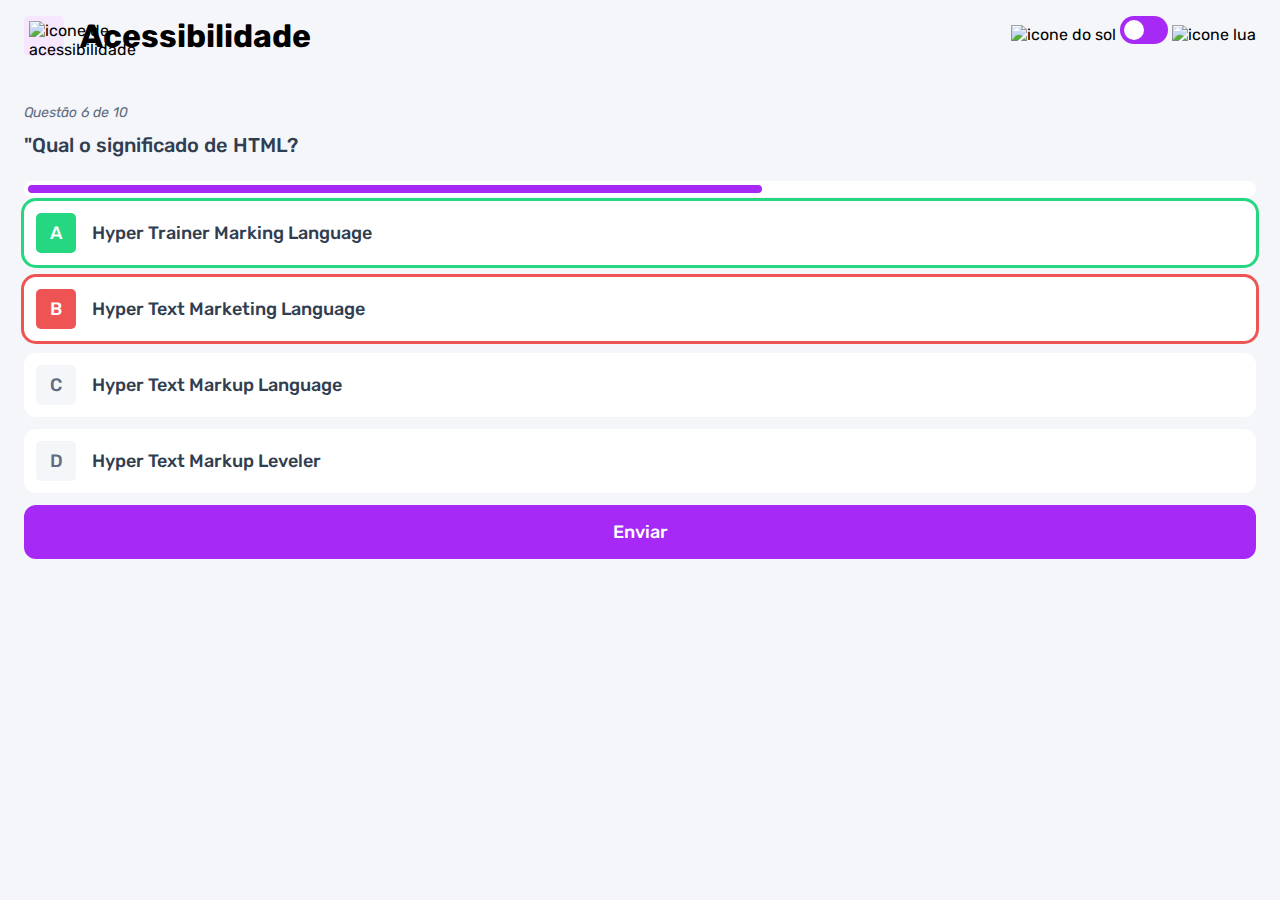
==== pages/quiz/quiz.html @ b320aea5 "adicionado o efeito para alternativas erradas e certas" ====
<!DOCTYPE html>
<html lang="en">
<head>
    <meta charset="UTF-8">
    <meta name="viewport" content="width=device-width, initial-scale=1.0">
    <link rel="preconnect" href="https://fonts.googleapis.com">
    <link rel="preconnect" href="https://fonts.gstatic.com" crossorigin>
    <link href="https://fonts.googleapis.com/css2?family=Rubik:ital,wght@0,300..900;1,300..900&family=Space+Mono:ital,wght@0,400;0,700;1,400;1,700&display=swap" rel="stylesheet">
        <link rel="stylesheet" href="quiz.css">
    <title>Quiz Agg</title>
</head>
<body>
    <header>
        <div class="assunto">
            <div class="assunto_icone">
                <img src="../../assets/images/icon-accessibility.svg" alt="icone de acessibilidade">
            </div>

            <h1>Acessibilidade</h1>       
        </div>

        <div class="tema">
            <img src="../../assets/images/icon-sun-dark.svg" alt="icone do sol">
            <button>
                <div></div>
            </button>
            <img src="../../assets/images/icon-moon-dark.svg" alt="icone lua">
        </div>
    </header>

    <main>
        <section class="pergunta">
            <p>Questão 6 de 10</p>

            <h2>"Qual o significado de HTML?</h2>

            <div class="barra_progresso">
                <div></div>

            </div>
        </section>

        <section class="alternativas">
            <form action="">
                <label for="alternativa_a" id="correta">
                    <input type="radio" id="alternativa_a" name="alternativa">

                    <div>
                        <span>A</span>
                        Hyper Trainer Marking Language
                    </div>
                </label>

                <label for="alternativa_b" id="errada">
                    <input type="radio" id="alternativa_b" name="alternativa">
                    <div>
                        <span>B</span>
                        Hyper Text Marketing Language
                    </div>
                </label>

                <label for="alternativa_c">
                    <input type="radio" id="alternativa_c" name="alternativa">
                    <div>
                        <span>C</span>
                        Hyper Text Markup Language
                    </div>
                </label>

                <label for="alternativa_d">
                    <input type="radio" id="alternativa_d" name="alternativa">
                    <div>
                        <span>D</span>
                        Hyper Text Markup Leveler
                    </div>
                </label>

            </form>
            <button>Enviar</button>
        </section>
    </main>
</body>
</html>
---- pages/quiz/quiz.css ----
*{
    margin: 0;
    padding: 0;
    box-sizing: border-box;
    font-family: "Rubik", sans-serif;
    -wekit-font-smoothing: antialiased;
}

:root {
    --bg-color: #f4f6fa;
    --purple: #a729f5;
    --primary-text-color: #313e51;
    --secondary-text-color: #626c7f;
    --button-bg: #fff;
    --shadow: 0px 16px 40px 0px rgba(143, 160, 193, 0.14);
    --bg-html: #fff1e9;
    --bg-css: #e0fdef;
    --bg-javascript: #ebf0ff;
    --bg-acessibilidade: #f6e7ff;
    --white: #fff;
    --green: #26d782;
    --red: #ee5454;
    --bg-mobile: url(../../assets/images/pattern-background-mobile-light.svg);
    --bg-desktop: url(../../assets/images/pattern-background-desktop-light.svg);
}


body.escuro {
    --bg-color:#313e51; 
    --bg-mobile: url(../../assets/images/pattern-background-mobile-dark.svg);
    --bg-desktop: url(../../assets/images/pattern-background-desktop-dark.svg);
    --primary-text-color: #fff;
    --secundary-text-color: #acb1e1;
    --button-bg: #3b4b66;
    --shadow: 0px 16px 40px 0px rgba(49, 62, 81, 0.14);
}

body{
    height: 100vh;
    background: var(--bg-mobile) var(--bg-color);
    background-repeat: no-repeat; 
    background-size: cover;
}

header{
    display: flex;
    justify-content: space-between;
    padding: 16px 24px;
}

.assunto {
    display: flex;
    align-items: center;
    gap: 16px;
}

.assunto_icone {
    background: var(--bg-acessibilidade);
    width: 40px;
    height: 40px;
    padding: 5px;
    border-radius: 5px;
}

.assunto_icone img {
    width: 100%;
}

.assuntos h1{
    font-size: 18px;
    font-weight: 500;
    color: var(--primary-text-color);
}

tema {
    padding: 8px 0;
}

.tema img {
    width: 16px;
}

.tema button {
    height: 20px;
    width: 32px;
    background: var(--purple);
    border: 0;
    border-radius: 999px;
    padding: 4px;
}

.tema button div {
    background: var(--white);
    width: 12px;
    height: 12px;
    border-radius: 999px;
}

main{
    padding: 32px 24px;
}

.pergunta {
    margin-bottom: 4px;
}

.pergunta p {
    font-style: italic;
    font-size: 14px;
    color: var(--secondary-text-color);
    margin-bottom: 12px;
}

.pergunta h2{
    font-size: 20px;
    font-weight: 500;
    color: var(--primary-text-color);
    line-height: 24px;
    margin-bottom: 24px;
}

.barra_progresso{
    background: var(--button-bg);
    height: 16px;
    padding: 4px;
    border-radius: 999px;
}

.barra_progresso div {
    height: 100%;
    width: 60%;
    background: var(--purple);
    border-radius: 999px;
}

.alternativas form {
    display: flex;
    flex-direction: column;
    gap: 12px;
    margin-bottom: 12px;
}

.alternativas label{
    display: block;
    background: var(--button-bg);
    padding: 12px;
    font-size: 18px;
    font-weight: 500;
    border-radius: 12px;
    box-sizing: var(--shadow);
    color: var(--primary-text-color);
}

.alternativas label:has(input:checked) {
    outline: 3px solid var(--purple);

    & span {
        background: var(--purple);
        color: var(--white);
    }
}

.alternativas label#correta{
    outline: 3px solid var(--green);

    & span {
        background: var(--green);
        color: var(--white);
    }
}

.alternativas label#errada{
    outline: 3px solid var(--red);

    & span {
        background: var(--red);
        color: var(--white);
    }
}

.alternativas div{
    display: flex;
    align-items: center;
    gap: 16px;
}

.alternativas input{
    display: none;
}


.alternativas div span {
    display: block;
    width: 40px;
    height: 40px;
    background: var(--bg-color);
    border-radius: 5px;
    color: var(--secondary-text-color);

    display: flex;
    align-items: center;
    justify-content: center;
    flex-shrink: 0;

}

.alternativas button {
    padding: 16px;
    border-radius: 12px;
    border: none;
    background: var(--purple);
    color: var(--white);
    width: 100%;

    font-size: 18px;
    font-weight: 500;
}

@media(min-width: 1100px) {
    .tema {
        gap: 16px;
    }

    .tema img {
        width:24px;
    }

    .tema button {
        width: 48px;
        height: 28px;
    }

    .tema button div {
        width: 20px;
        height: 20px;
    }


}
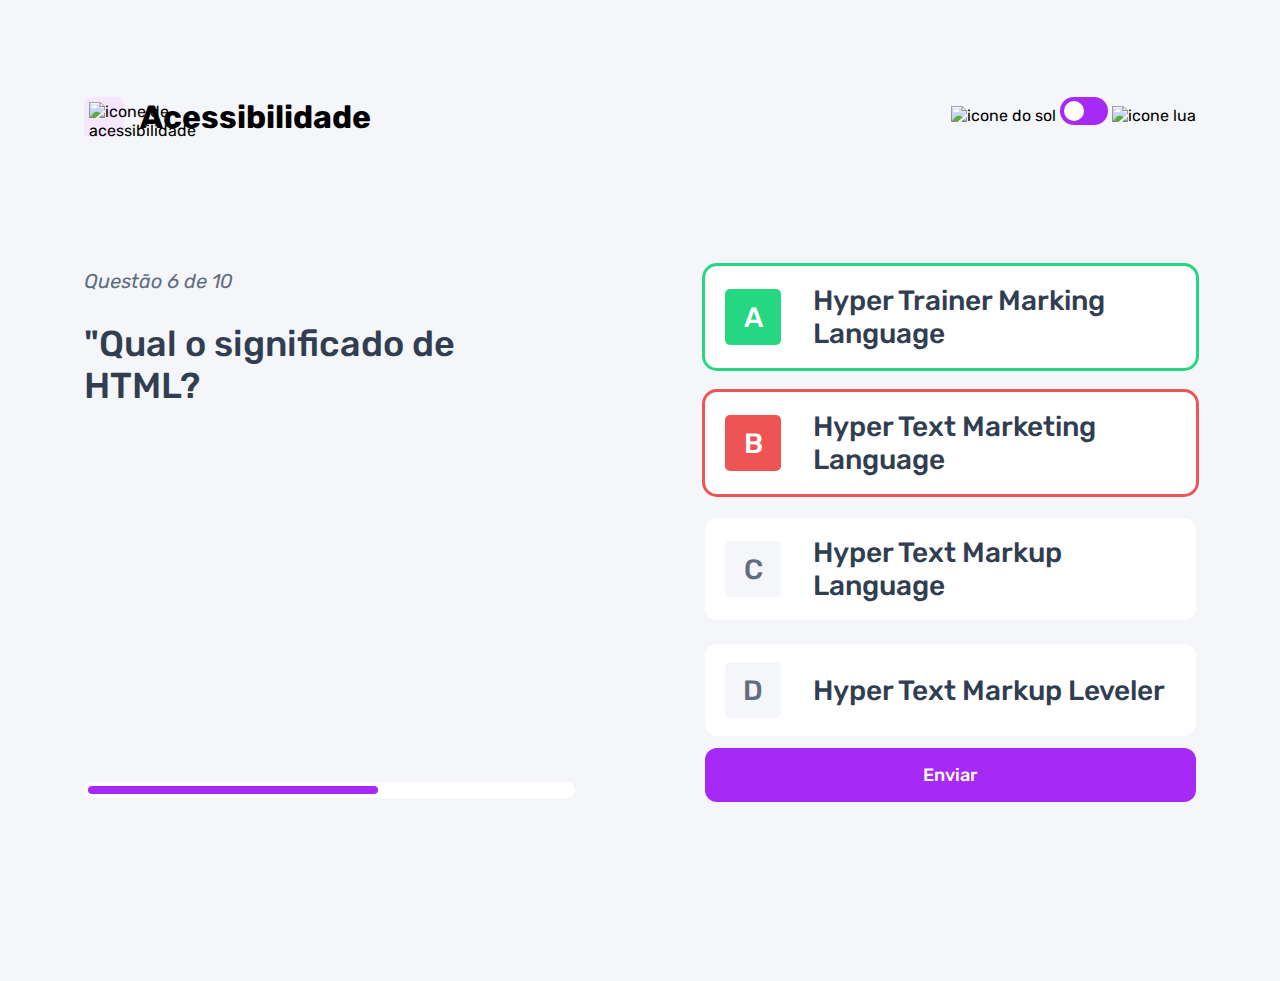
==== commit f21cb01e: "adicionada a responsividade para desktop" ====
--- a/pages/quiz/quiz.html
+++ b/pages/quiz/quiz.html
@@ -30,10 +30,11 @@
 
     <main>
         <section class="pergunta">
-            <p>Questão 6 de 10</p>
+            <div>
+                <p>Questão 6 de 10</p>
 
-            <h2>"Qual o significado de HTML?</h2>
-
+                <h2>"Qual o significado de HTML?</h2>
+            </div>
             <div class="barra_progresso">
                 <div></div>
 
--- a/pages/quiz/quiz.css
+++ b/pages/quiz/quiz.css
@@ -217,6 +217,22 @@
 }
 
 @media(min-width: 1100px) {
+    header{
+        margin-block: 81px;
+        max-width: 1160px;
+        margin-inline: auto;
+    }
+
+    .assuntos_icone{
+        width: 56px;
+        height: 56px;
+        padding: 8px;
+    }
+
+    .assuntos h1{
+        font-size: 28px;
+    }
+
     .tema {
         gap: 16px;
     }
@@ -235,6 +251,53 @@
         height: 20px;
     }
 
-
+    main{
+        max-width: 1160px;
+        margin-inline: auto;
+
+        display: flex;
+        gap: 130px;
+    }
+
+
+    .pergunta {
+        display: flex;
+        flex-direction: column;
+        justify-content: space-between;
+    }
+
+    section {
+        width: 100%;
+    }
+
+    .pergunta p {
+        font-size: 20px;
+        line-height: 30px;
+        margin-bottom: 27px;
+    }
+
+    .pergunta h2{
+        font-size: 36px;
+        line-height: 42px;
+    }
+
+    .alternativas form {
+        gap: 24px;
+    }
+
+    .alternativas label {
+        font-size: 28px;
+        padding: 18px 20px;
+    }
+
+    .alternativas div {
+        gap: 32px;
+    }
+
+    .alternativas div span {
+        width: 56px;
+        height: 56px;
+        font-size: 28px;
+    }
 }
    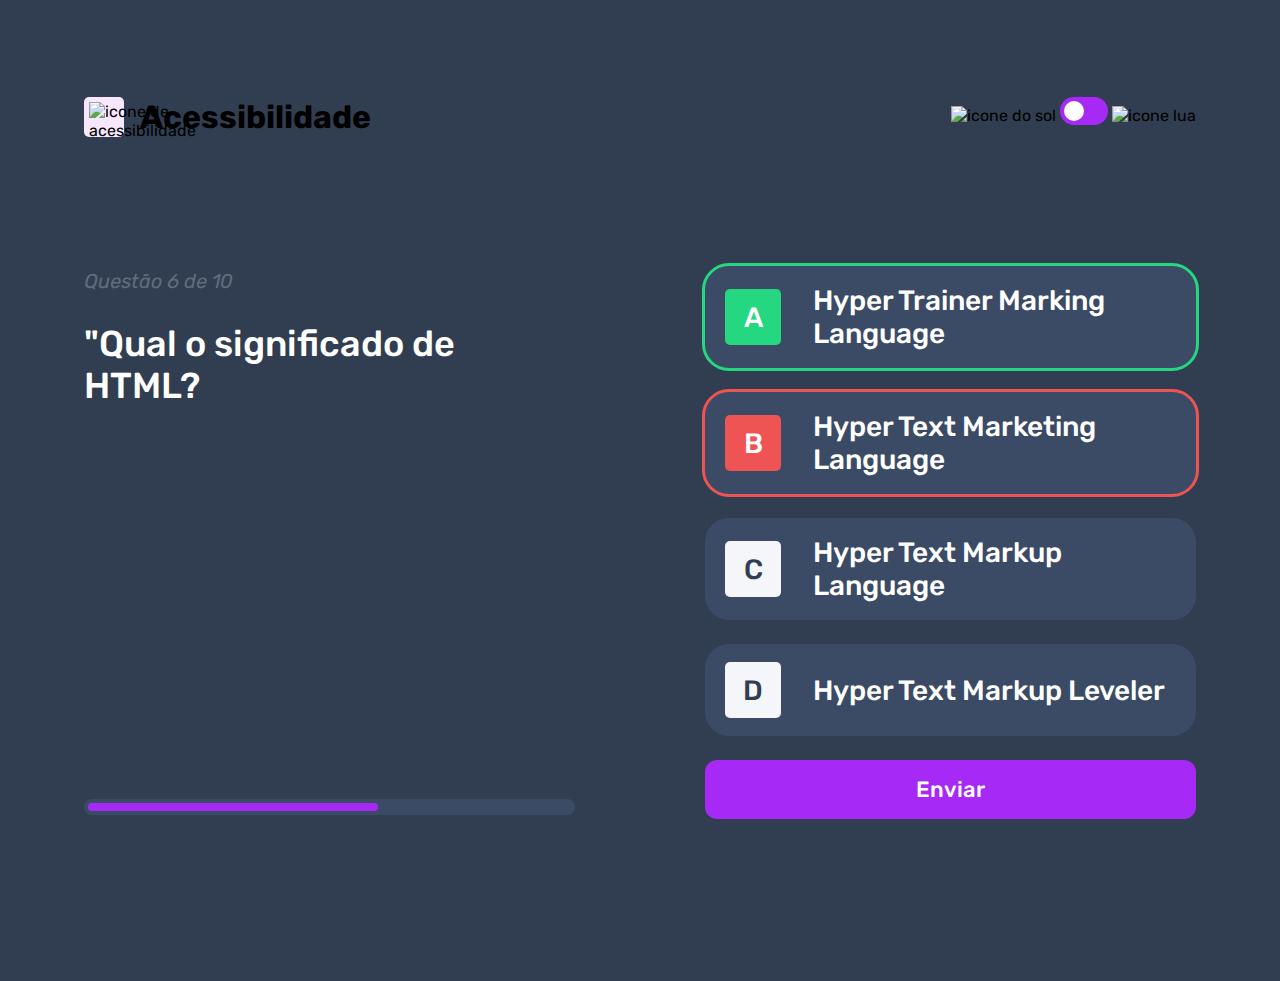
==== commit 124891d5: "ajuste das cores no tema dark" ====
--- a/pages/quiz/quiz.html
+++ b/pages/quiz/quiz.html
@@ -9,7 +9,7 @@
         <link rel="stylesheet" href="quiz.css">
     <title>Quiz Agg</title>
 </head>
-<body>
+<body class="escuro">
     <header>
         <div class="assunto">
             <div class="assunto_icone">
--- a/pages/quiz/quiz.css
+++ b/pages/quiz/quiz.css
@@ -8,7 +8,10 @@
 
 :root {
     --bg-color: #f4f6fa;
+    --bg-span: #f4f6fa;
+    --color-span: #626c7f;
     --purple: #a729f5;
+    --purple-hover: rgb(167,41, 243, 0.6);
     --primary-text-color: #313e51;
     --secondary-text-color: #626c7f;
     --button-bg: #fff;
@@ -27,6 +30,7 @@
 
 body.escuro {
     --bg-color:#313e51; 
+    --color-span: #313e51;
     --bg-mobile: url(../../assets/images/pattern-background-mobile-dark.svg);
     --bg-desktop: url(../../assets/images/pattern-background-desktop-dark.svg);
     --primary-text-color: #fff;
@@ -149,6 +153,14 @@
     border-radius: 12px;
     box-sizing: var(--shadow);
     color: var(--primary-text-color);
+    cursor: pointer;
+}
+
+.alternativas label:hover{
+    & span {
+        background: var(--bg-acessibilidade);
+        color: var(--purple);
+    }
 }
 
 .alternativas label:has(input:checked) {
@@ -193,9 +205,9 @@
     display: block;
     width: 40px;
     height: 40px;
-    background: var(--bg-color);
+    background: var(--bg-span);
     border-radius: 5px;
-    color: var(--secondary-text-color);
+    color: var(--color-span);
 
     display: flex;
     align-items: center;
@@ -214,6 +226,12 @@
 
     font-size: 18px;
     font-weight: 500;
+    transition: background 0.3s;
+}
+
+.alternativas button:hover {
+    background: var(--purple-hover);
+    cursor: pointer;
 }
 
 @media(min-width: 1100px) {
@@ -283,11 +301,13 @@
 
     .alternativas form {
         gap: 24px;
+        margin-bottom: 24px;
     }
 
     .alternativas label {
         font-size: 28px;
         padding: 18px 20px;
+        border-radius: 24px;
     }
 
     .alternativas div {
@@ -299,5 +319,9 @@
         height: 56px;
         font-size: 28px;
     }
+
+    .alternativas button {
+        font-size: 22px;
+    }
 }
    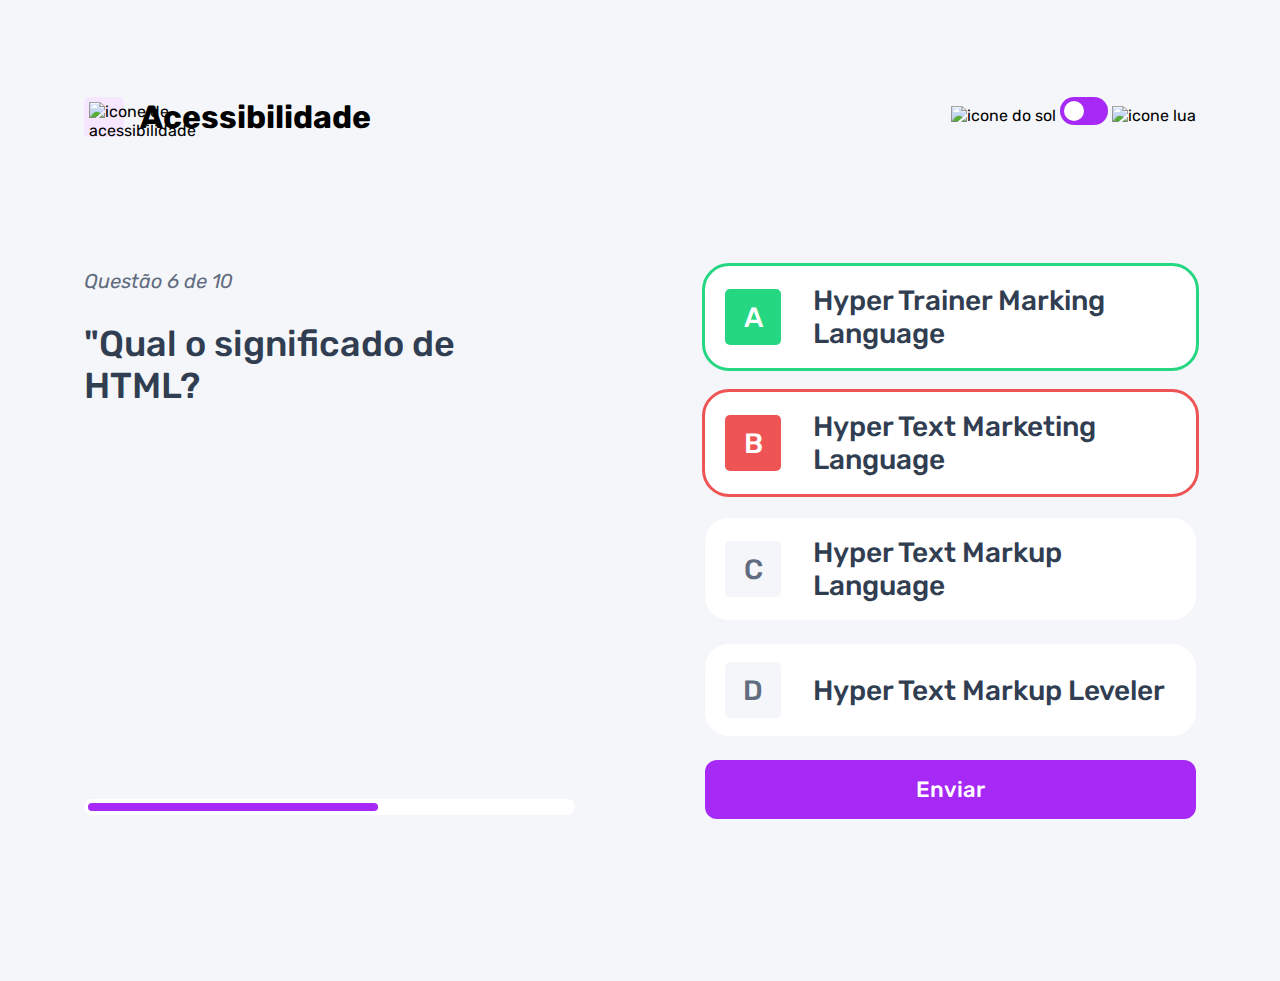
==== commit 6ead5fcc: "ajustes do fundo para o desktop do quiz html" ====
--- a/pages/quiz/quiz.html
+++ b/pages/quiz/quiz.html
@@ -9,7 +9,7 @@
         <link rel="stylesheet" href="quiz.css">
     <title>Quiz Agg</title>
 </head>
-<body class="escuro">
+<body>
     <header>
         <div class="assunto">
             <div class="assunto_icone">
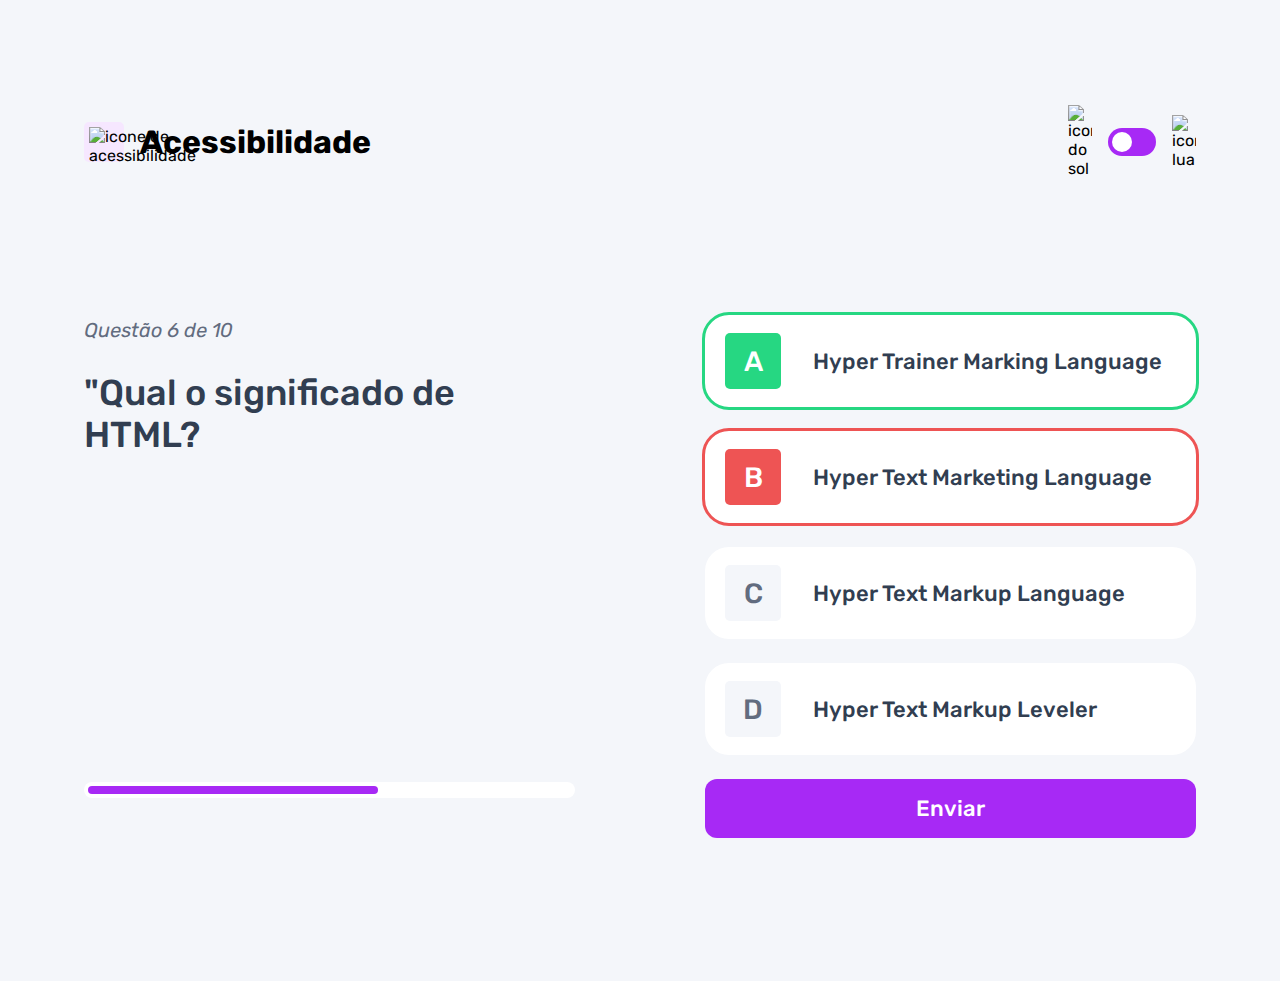
==== commit 284159ac: "adição do js do quiz.html para trocar o tema" ====
--- a/pages/quiz/quiz.html
+++ b/pages/quiz/quiz.html
@@ -7,6 +7,7 @@
     <link rel="preconnect" href="https://fonts.gstatic.com" crossorigin>
     <link href="https://fonts.googleapis.com/css2?family=Rubik:ital,wght@0,300..900;1,300..900&family=Space+Mono:ital,wght@0,400;0,700;1,400;1,700&display=swap" rel="stylesheet">
         <link rel="stylesheet" href="quiz.css">
+        <script src="./quiz.js" type="module" defer></script>
     <title>Quiz Agg</title>
 </head>
 <body>
@@ -80,5 +81,6 @@
             <button>Enviar</button>
         </section>
     </main>
+
 </body>
 </html>--- a/pages/quiz/quiz.css
+++ b/pages/quiz/quiz.css
@@ -40,7 +40,7 @@
 }
 
 body{
-    height: 100vh;
+    height: 100svh;
     background: var(--bg-mobile) var(--bg-color);
     background-repeat: no-repeat; 
     background-size: cover;
@@ -76,8 +76,11 @@
     color: var(--primary-text-color);
 }
 
-tema {
+.tema {
     padding: 8px 0;
+    display: flex;
+    align-items: center;
+    gap: 8px;
 }
 
 .tema img {
@@ -91,6 +94,8 @@
     border: 0;
     border-radius: 999px;
     padding: 4px;
+    display: flex;
+    cursor: pointer;
 }
 
 .tema button div {
@@ -105,7 +110,7 @@
 }
 
 .pergunta {
-    margin-bottom: 4px;
+    margin-bottom: 40px;
 }
 
 .pergunta p {
@@ -235,6 +240,13 @@
 }
 
 @media(min-width: 1100px) {
+
+    body{
+        background: var(--bg-desktop) var(--bg-color);
+        background-size: cover;
+        background-repeat: no-repeat;
+    }
+
     header{
         margin-block: 81px;
         max-width: 1160px;
@@ -256,7 +268,7 @@
     }
 
     .tema img {
-        width:24px;
+        width: 24px;
     }
 
     .tema button {
@@ -305,7 +317,7 @@
     }
 
     .alternativas label {
-        font-size: 28px;
+        font-size: 22px;
         padding: 18px 20px;
         border-radius: 24px;
     }
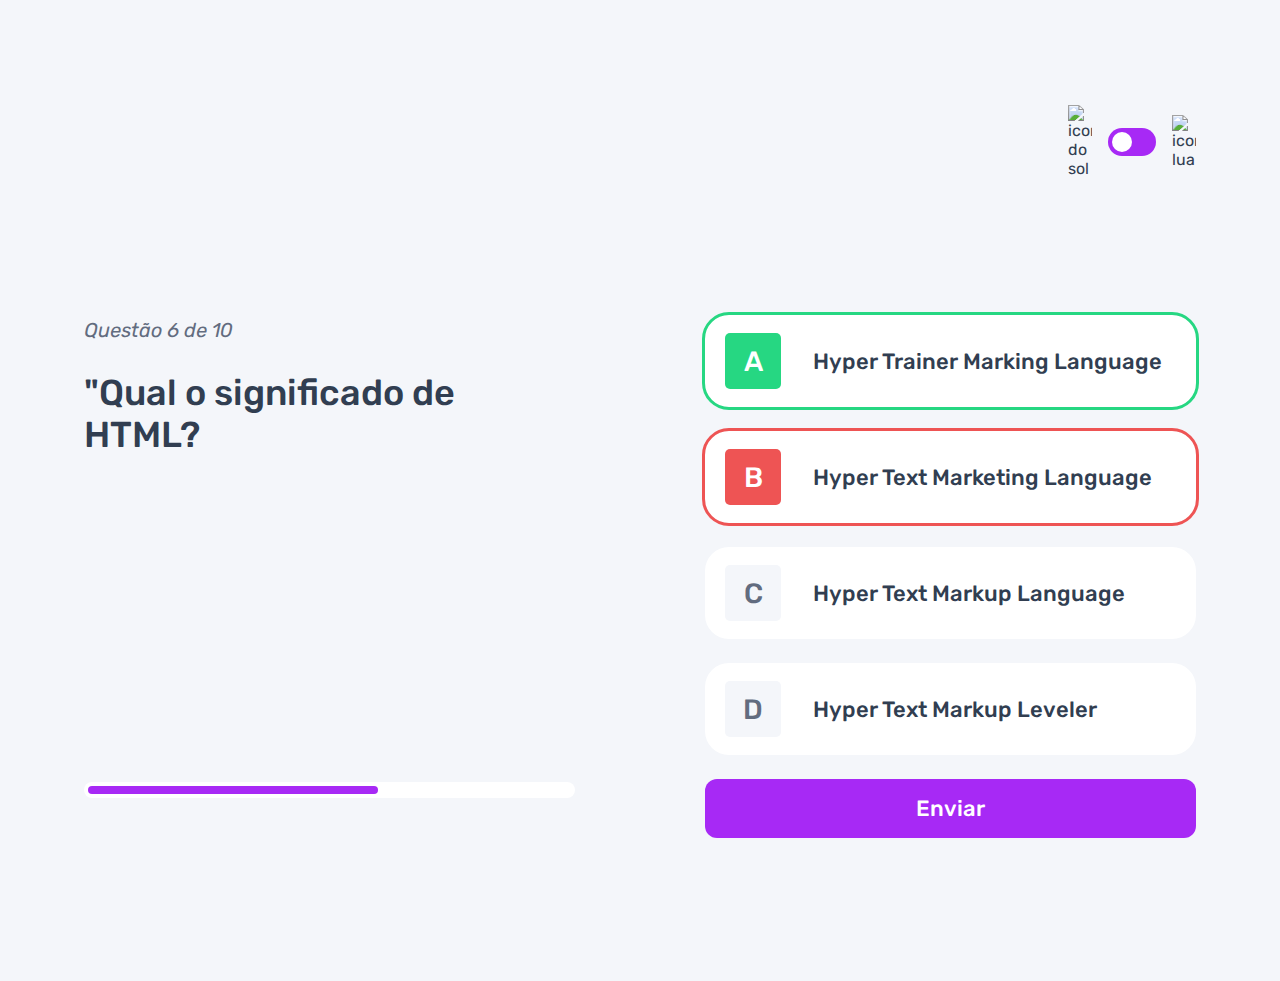
==== commit 5df96e37: "alteração dinamica do assunto da página" ====
--- a/pages/quiz/quiz.html
+++ b/pages/quiz/quiz.html
@@ -14,10 +14,10 @@
     <header>
         <div class="assunto">
             <div class="assunto_icone">
-                <img src="../../assets/images/icon-accessibility.svg" alt="icone de acessibilidade">
+                <img src="" alt="">
             </div>
 
-            <h1>Acessibilidade</h1>       
+            <h1></h1>       
         </div>
 
         <div class="tema">
--- a/pages/quiz/quiz.css
+++ b/pages/quiz/quiz.css
@@ -50,6 +50,7 @@
     display: flex;
     justify-content: space-between;
     padding: 16px 24px;
+    color: var(--primary-text-color);
 }
 
 .assunto {
@@ -59,11 +60,26 @@
 }
 
 .assunto_icone {
-    background: var(--bg-acessibilidade);
     width: 40px;
     height: 40px;
     padding: 5px;
     border-radius: 5px;
+}
+
+.assunto_icone.html {
+    background: var(--bg-html);
+}
+
+.assunto_icone.css {
+    background: var(--bg-css);
+}
+
+.assunto_icone.javascript {
+    background: var(--bg-javascript);
+}
+
+.assunto_icone.acessibilidade {
+    background: var(--bg-acessibilidade);
 }
 
 .assunto_icone img {
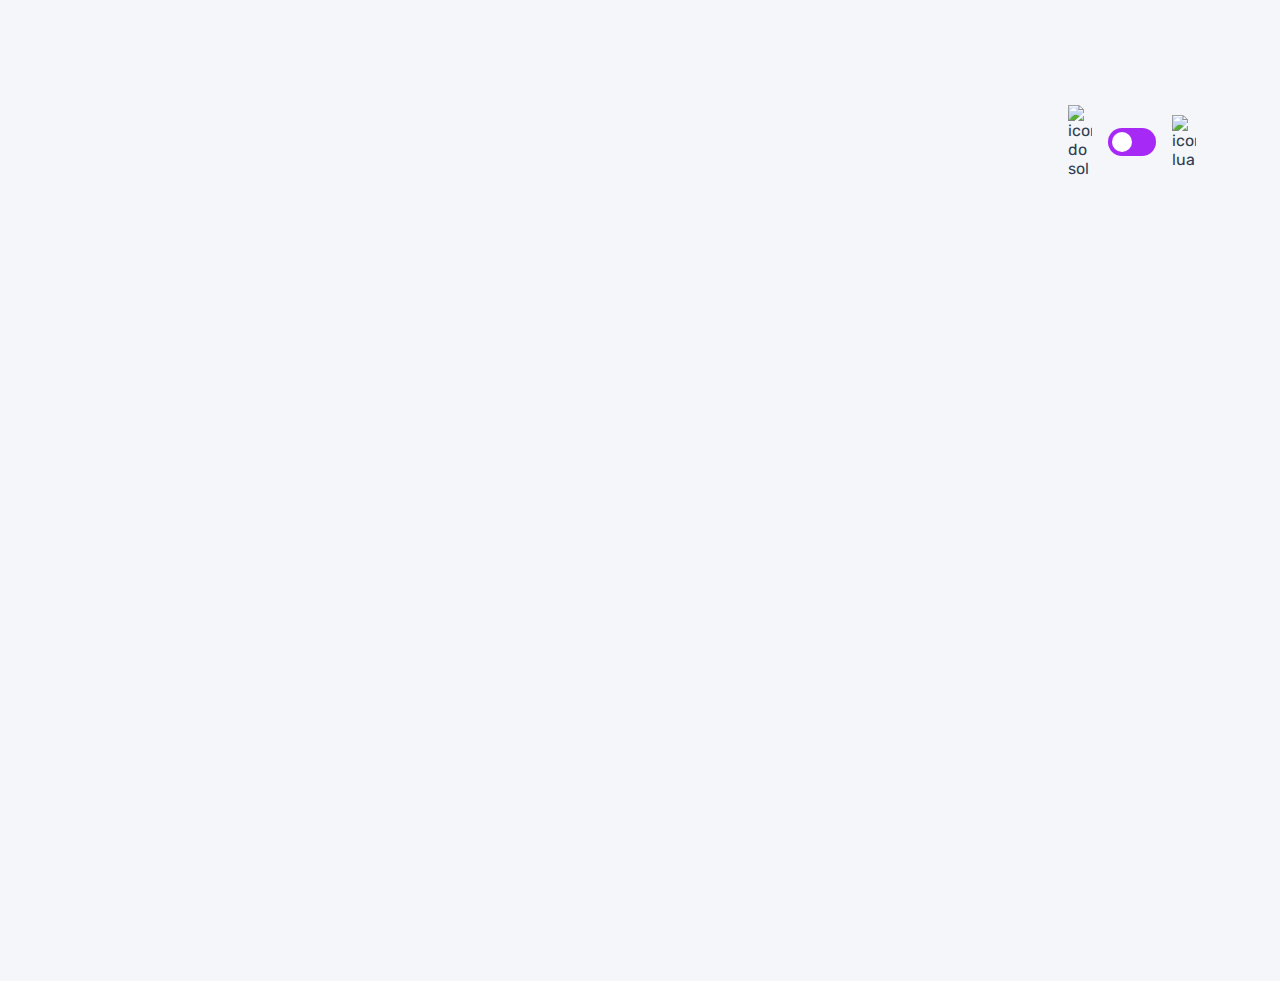
==== commit 7d93747d: "selecionada as funções de buscar as perguntas e montar as perguntas no HTML" ====
--- a/pages/quiz/quiz.html
+++ b/pages/quiz/quiz.html
@@ -8,7 +8,7 @@
     <link href="https://fonts.googleapis.com/css2?family=Rubik:ital,wght@0,300..900;1,300..900&family=Space+Mono:ital,wght@0,400;0,700;1,400;1,700&display=swap" rel="stylesheet">
         <link rel="stylesheet" href="quiz.css">
         <script src="./quiz.js" type="module" defer></script>
-    <title>Quiz Agg</title>
+    <title>Quiz App</title>
 </head>
 <body>
     <header>
@@ -30,56 +30,7 @@
     </header>
 
     <main>
-        <section class="pergunta">
-            <div>
-                <p>Questão 6 de 10</p>
-
-                <h2>"Qual o significado de HTML?</h2>
-            </div>
-            <div class="barra_progresso">
-                <div></div>
-
-            </div>
-        </section>
-
-        <section class="alternativas">
-            <form action="">
-                <label for="alternativa_a" id="correta">
-                    <input type="radio" id="alternativa_a" name="alternativa">
-
-                    <div>
-                        <span>A</span>
-                        Hyper Trainer Marking Language
-                    </div>
-                </label>
-
-                <label for="alternativa_b" id="errada">
-                    <input type="radio" id="alternativa_b" name="alternativa">
-                    <div>
-                        <span>B</span>
-                        Hyper Text Marketing Language
-                    </div>
-                </label>
-
-                <label for="alternativa_c">
-                    <input type="radio" id="alternativa_c" name="alternativa">
-                    <div>
-                        <span>C</span>
-                        Hyper Text Markup Language
-                    </div>
-                </label>
-
-                <label for="alternativa_d">
-                    <input type="radio" id="alternativa_d" name="alternativa">
-                    <div>
-                        <span>D</span>
-                        Hyper Text Markup Leveler
-                    </div>
-                </label>
-
-            </form>
-            <button>Enviar</button>
-        </section>
+  
     </main>
 
 </body>
--- a/pages/quiz/quiz.css
+++ b/pages/quiz/quiz.css
@@ -153,7 +153,6 @@
 
 .barra_progresso div {
     height: 100%;
-    width: 60%;
     background: var(--purple);
     border-radius: 999px;
 }
